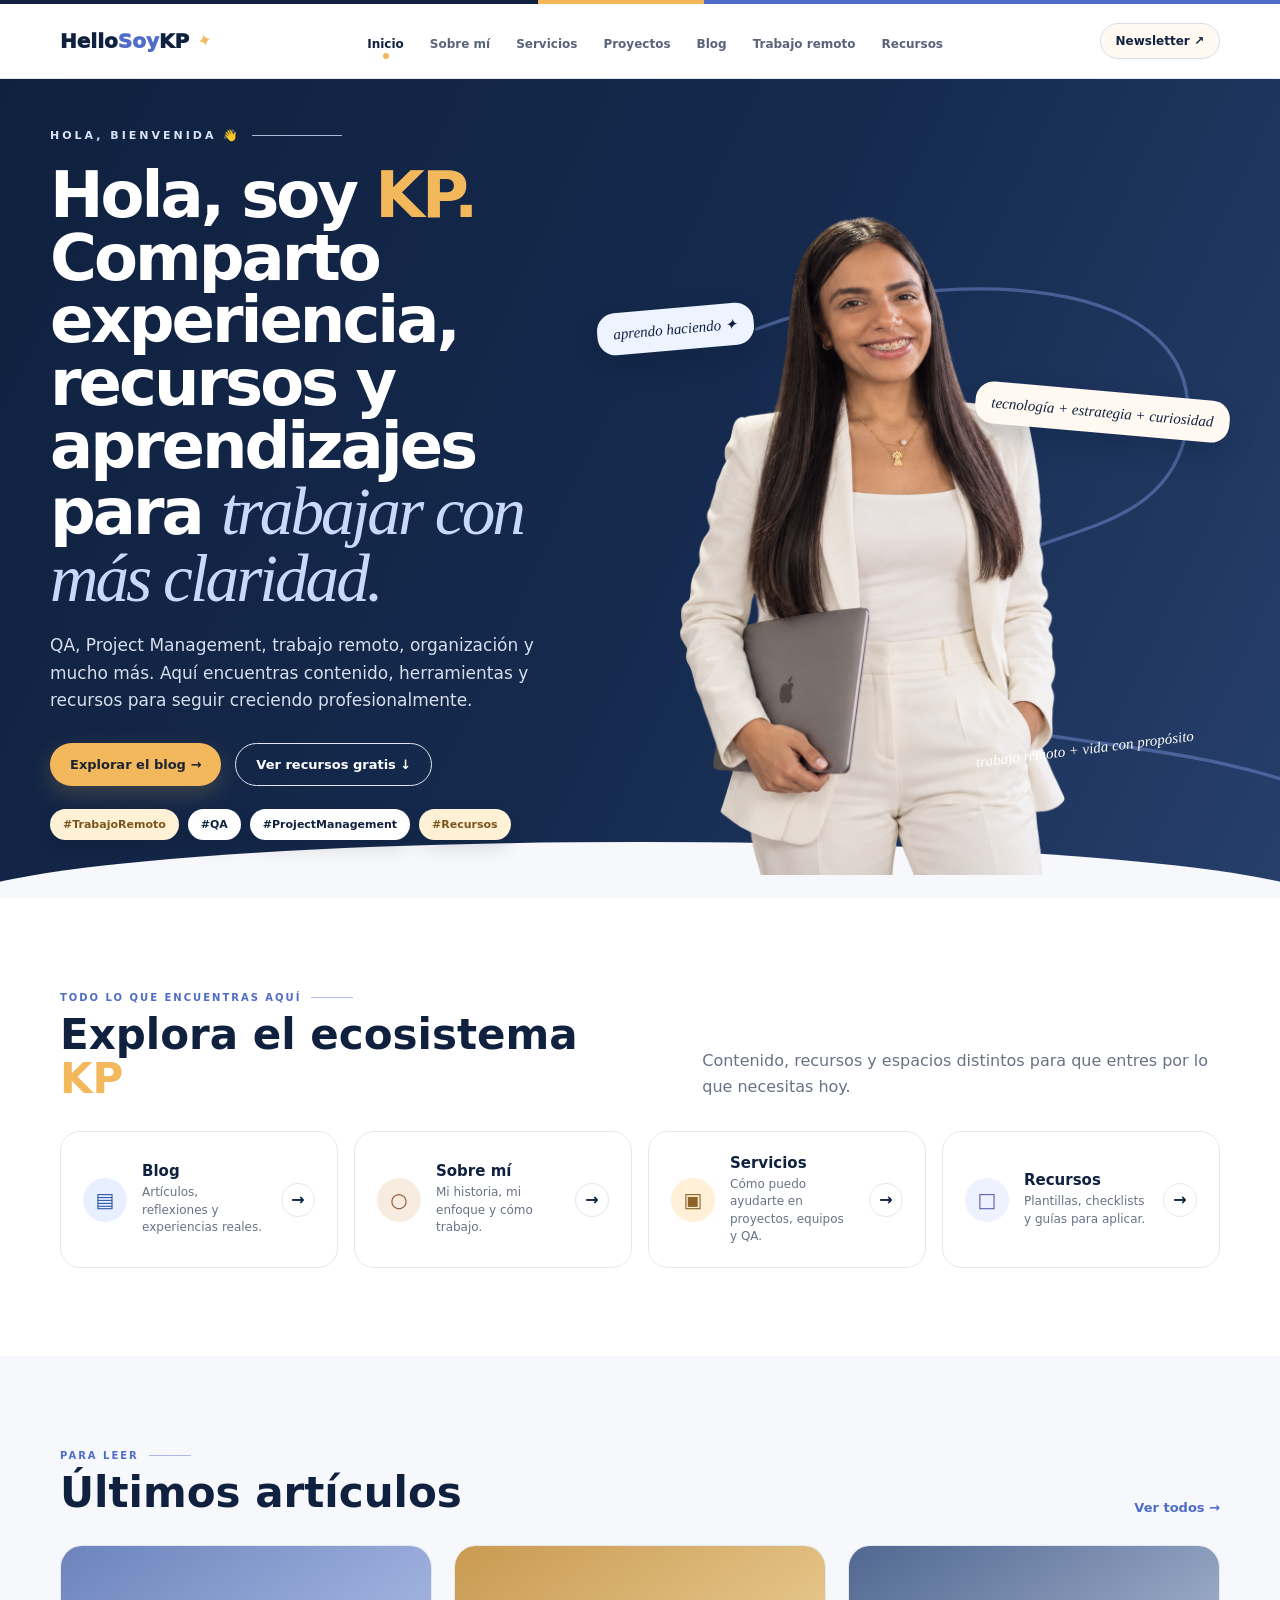
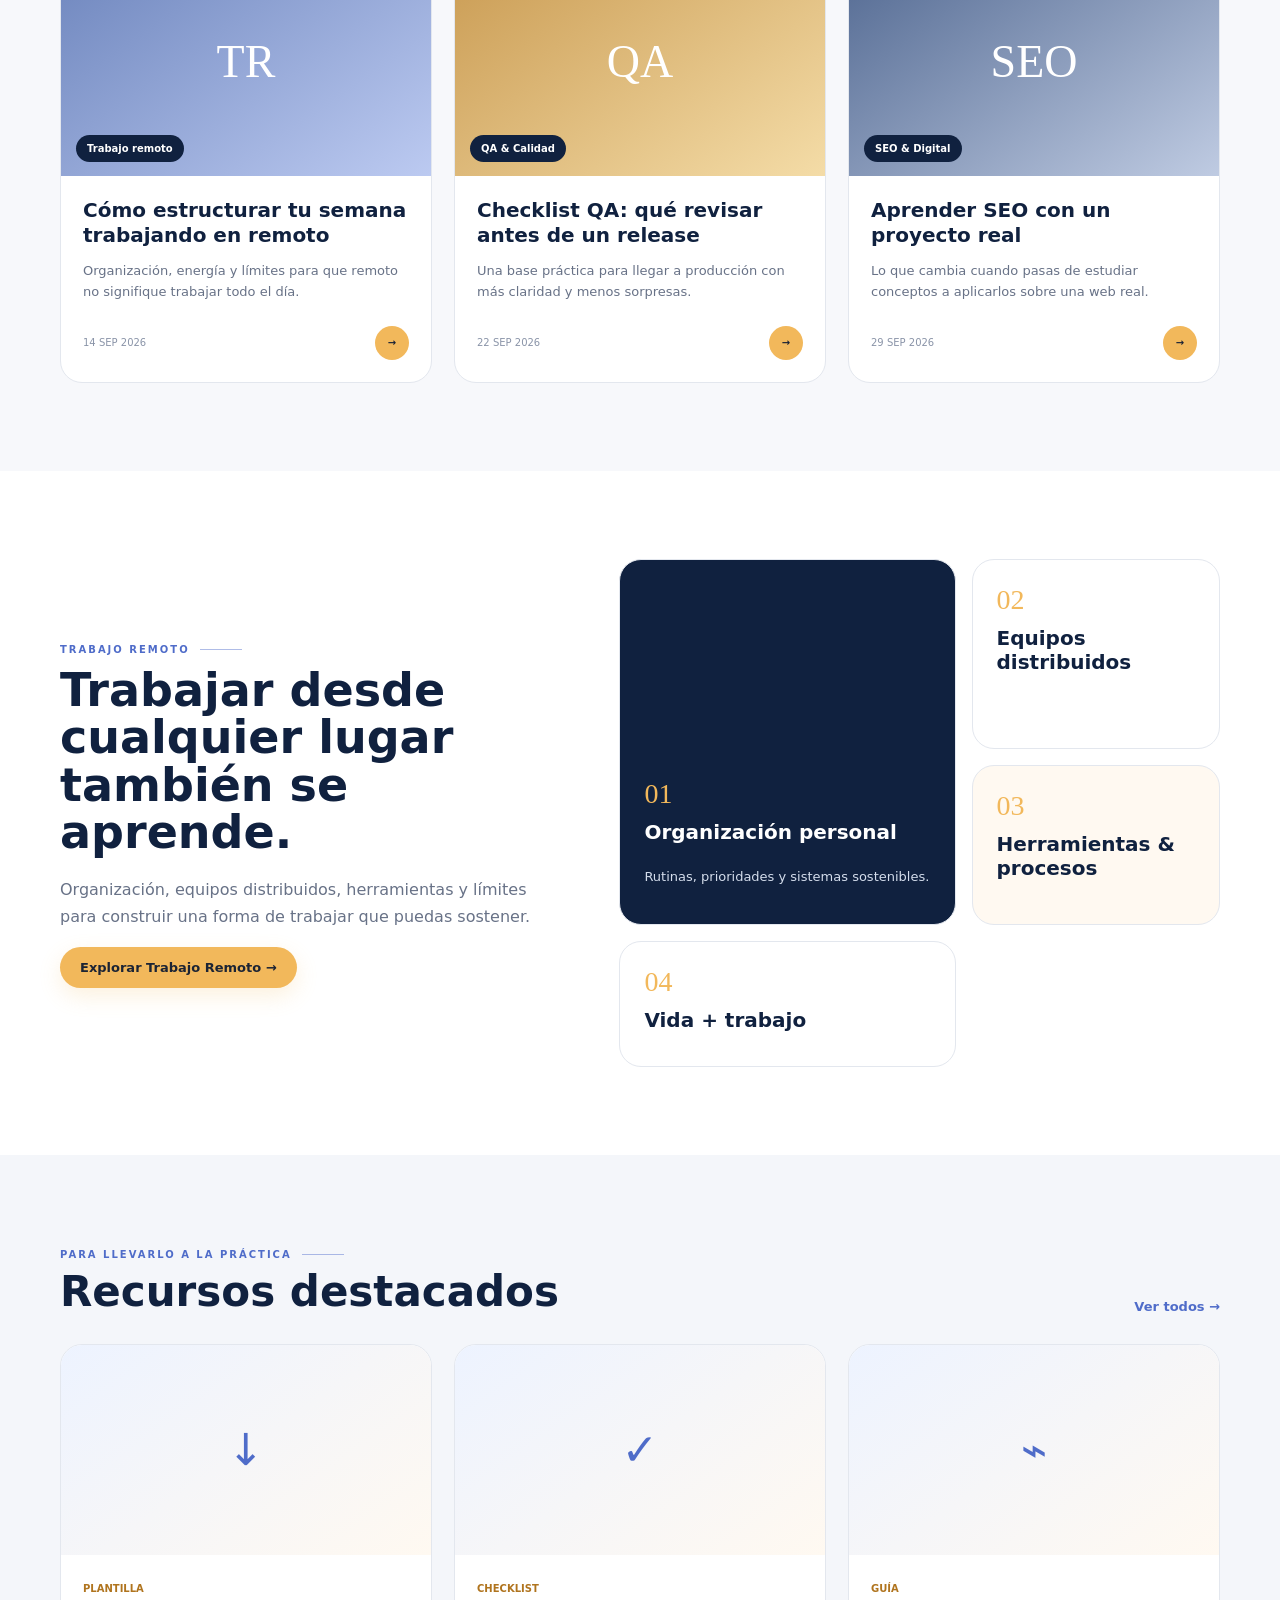
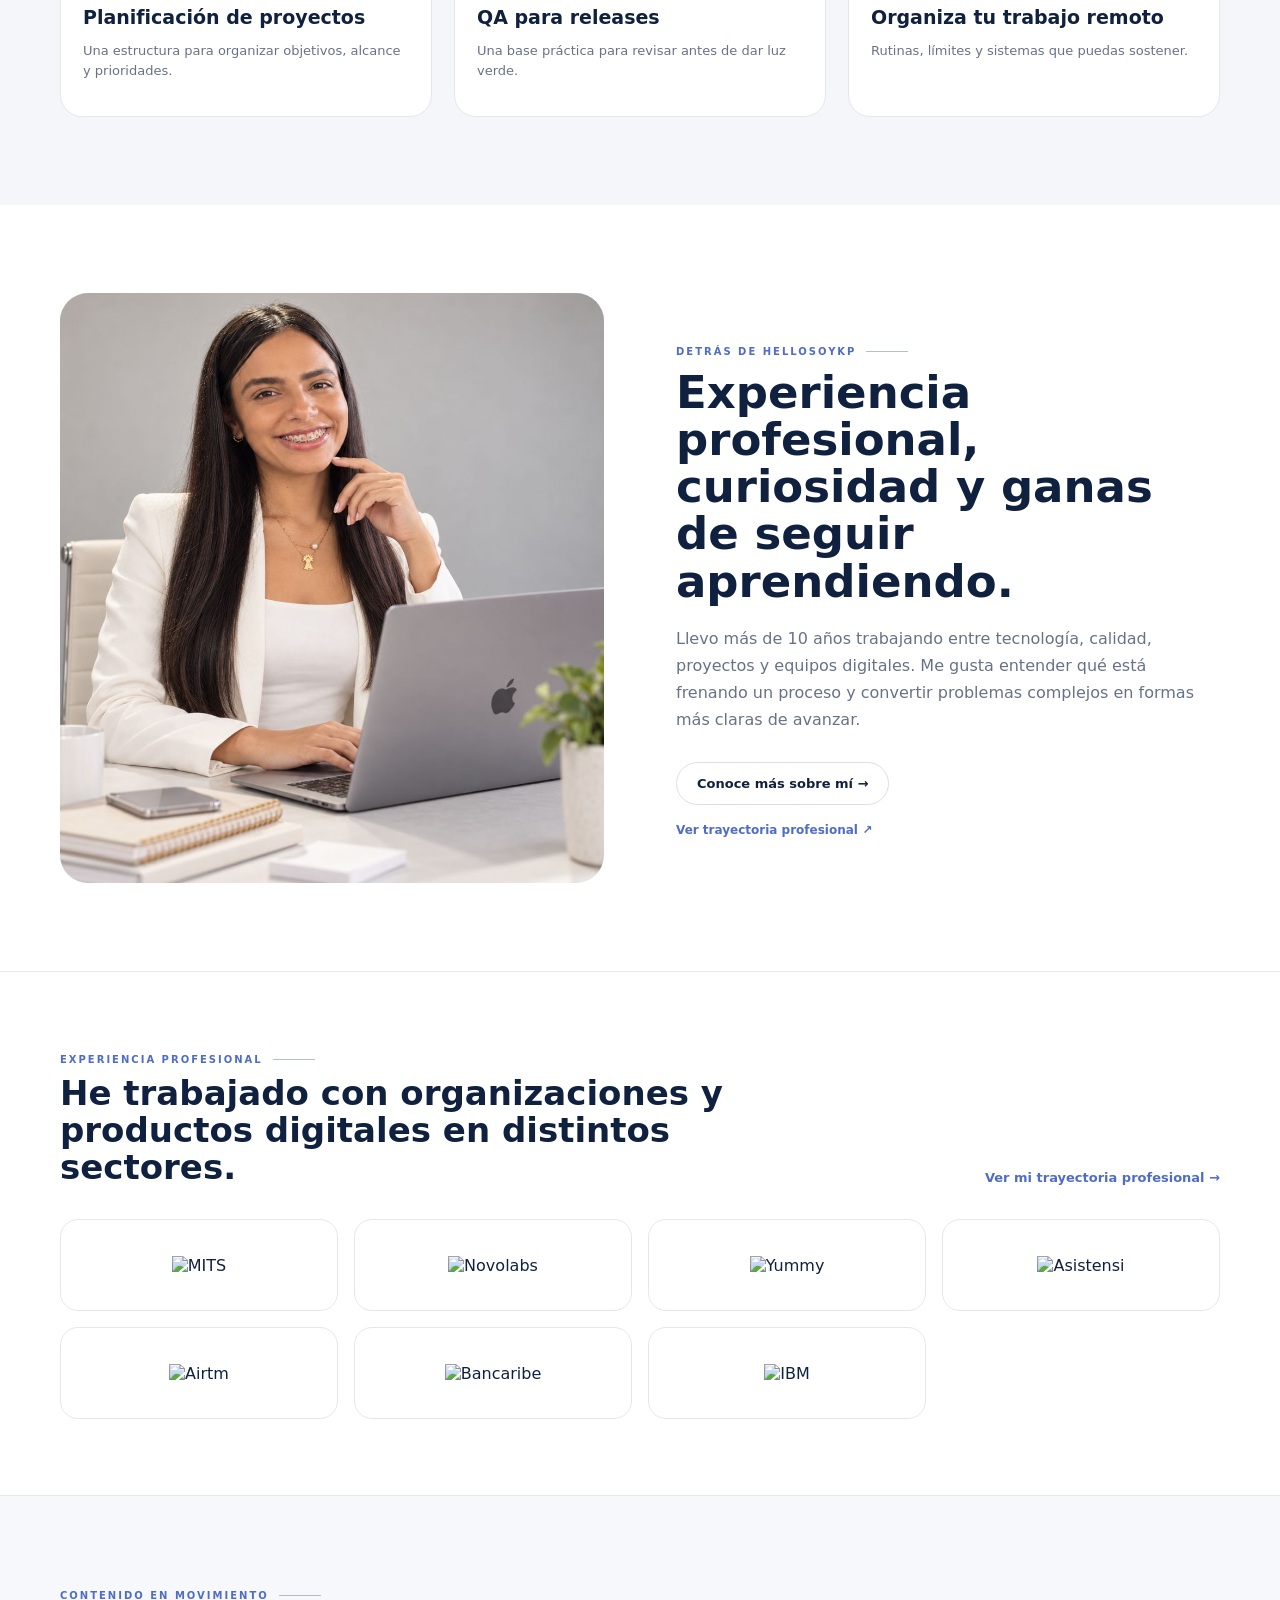
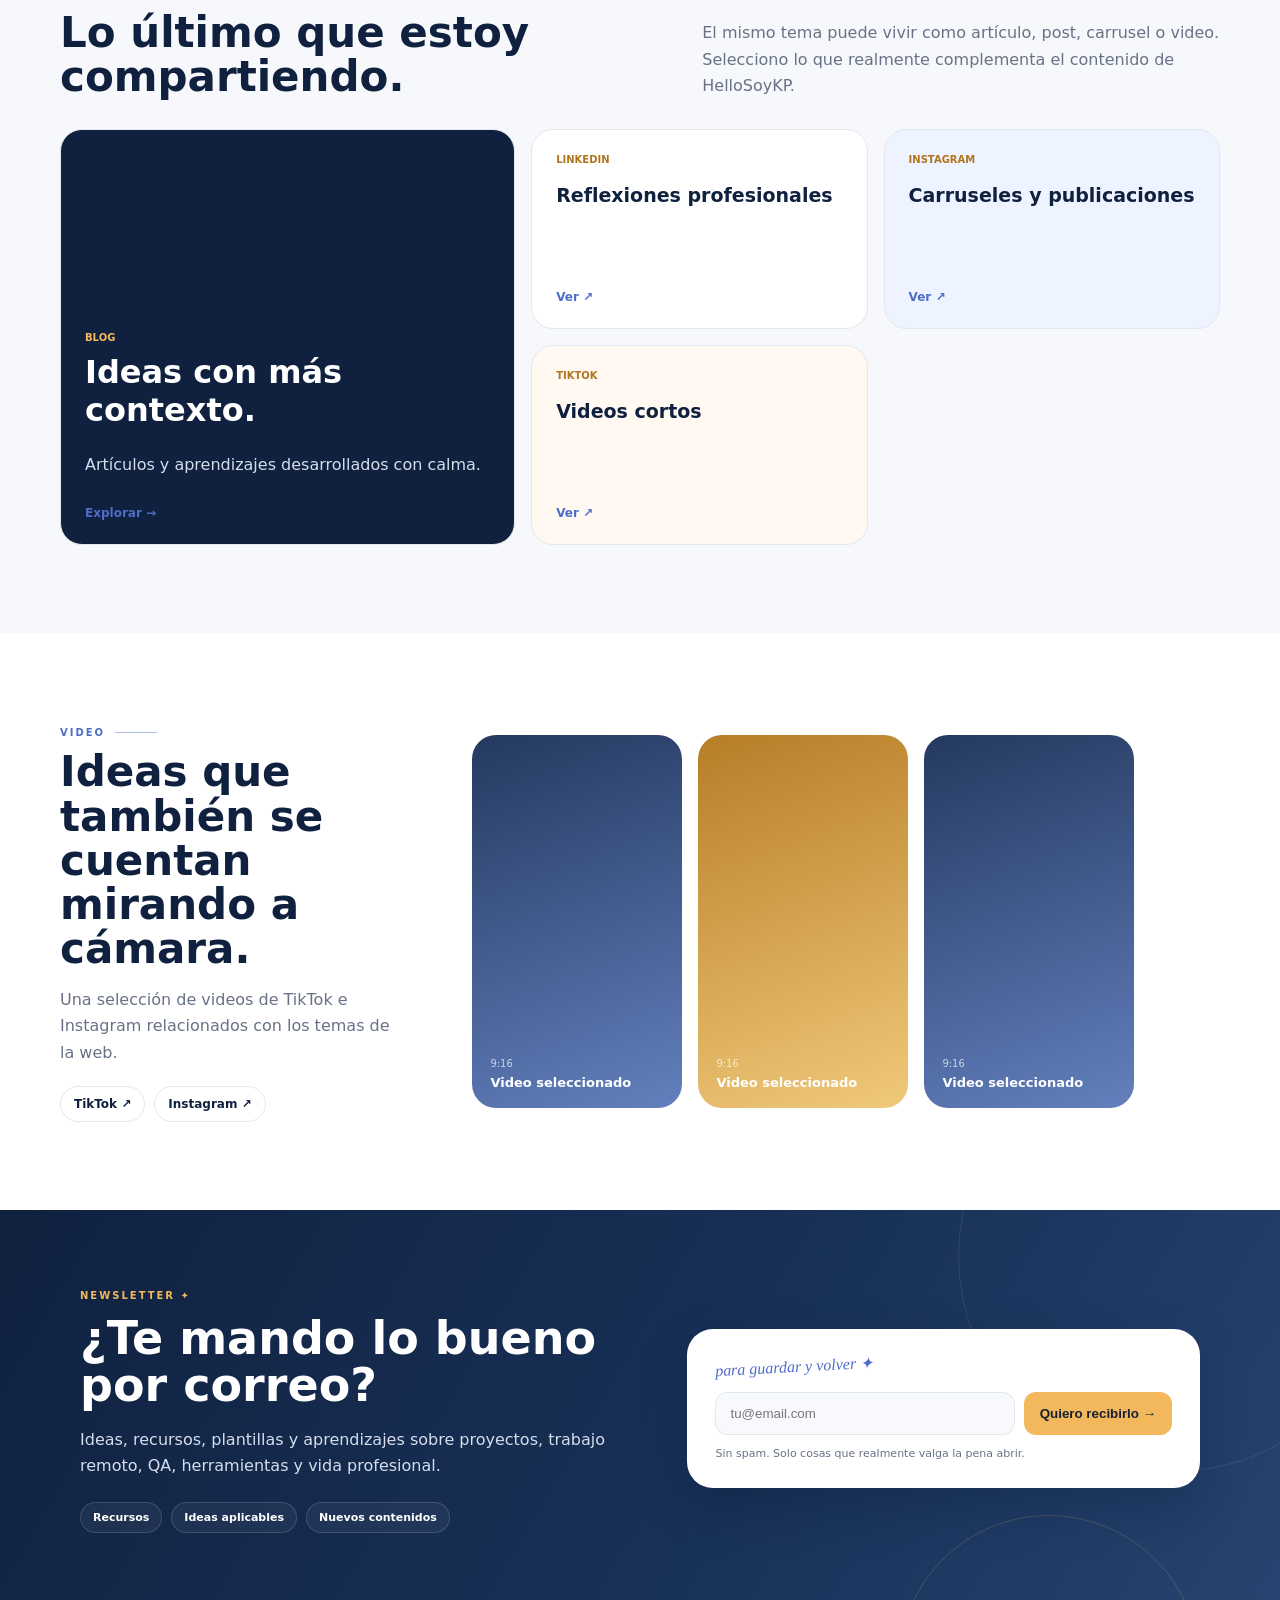
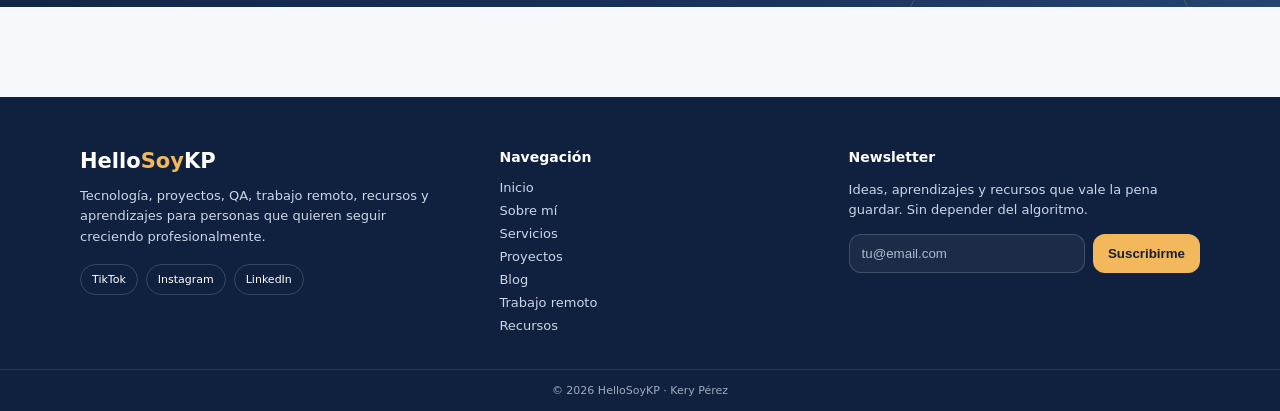
==== index.html @ 7b509508 "Publica versión inicial de HelloSoyKP" ====
<!doctype html>
<html lang="es">
<head>
<meta charset="utf-8"><meta name="viewport" content="width=device-width,initial-scale=1">
<title>HelloSoyKP | Tecnología, proyectos, trabajo remoto y vida digital</title>
<link rel="canonical" href="https://kaph21.github.io/hellosoykp/"><meta property="og:title" content="HelloSoyKP | Tecnología, proyectos, trabajo remoto y vida digital"><meta property="og:description" content="Tecnología, proyectos, equipos, trabajo remoto, calidad y aprendizaje digital con Kery Pérez."><meta property="og:url" content="https://kaph21.github.io/hellosoykp/"><meta property="og:type" content="website">
<script type="application/ld+json">{"@context": "https://schema.org", "@type": "Person", "name": "Kery Pérez", "url": "https://kaph21.github.io/hellosoykp/", "sameAs": ["https://www.linkedin.com/in/kandreinaperez/", "https://www.instagram.com/hellosoykp", "https://www.tiktok.com/@hellosoykp"], "knowsAbout": ["Tecnología", "QA y calidad", "Gestión de proyectos", "Trabajo remoto", "SEO y optimización digital"]}</script>
<link rel="stylesheet" href="assets/css/global.css">
<link rel="stylesheet" href="assets/css/home.css">
</head>
<body>
<header class="site-header"><div class="header-inner">
<a class="brand" href="index.html"><span>Hello<span class="soy">Soy</span>KP</span><span class="brand-mark">✦</span></a>
<nav class="site-nav"><a class="active" href="index.html">Inicio</a><a class="" href="sobre-mi/index.html">Sobre mí</a><a class="" href="servicios/index.html">Servicios</a><a class="" href="proyectos/index.html">Proyectos</a><a class="" href="blog/index.html">Blog</a><a class="" href="trabajo-remoto/index.html">Trabajo remoto</a><a class="" href="recursos/index.html">Recursos</a></nav>
<a class="header-cta" href="index.html#newsletter">Newsletter ↗</a>
</div></header>


<main>
<section class="home-hero">
  <div class="home-hero-inner">
    <div class="home-hero-copy">
      <span class="hero-kicker">Hola, bienvenida 👋</span>
      <h1>Hola, soy <strong>KP.</strong><br>Comparto experiencia, recursos y aprendizajes para <em>trabajar con más claridad.</em></h1>
      <p>QA, Project Management, trabajo remoto, organización y mucho más. Aquí encuentras contenido, herramientas y recursos para seguir creciendo profesionalmente.</p>
      <div class="hero-actions">
        <a class="btn primary" href="blog/index.html">Explorar el blog →</a>
        <a class="btn hero-outline" href="recursos/index.html">Ver recursos gratis ↓</a>
      </div>
      <div class="hero-tags">
        <span>#TrabajoRemoto</span><span>#QA</span><span>#ProjectManagement</span><span>#Recursos</span>
      </div>
    </div>
    <div class="home-hero-photo">
      <img src="assets/images/kery-hero-transparent.png" alt="Kery Pérez">
      <span class="hero-note n1">aprendo haciendo ✦</span>
      <span class="hero-note n2">tecnología + estrategia + curiosidad</span>
      <span class="hero-note n3">trabajo remoto + vida con propósito</span>
      <svg class="hero-path" viewBox="0 0 520 500" aria-hidden="true"><path d="M10 80 C170 20, 420 25, 390 175 C360 300, 160 230, 170 390 C180 455, 360 430, 510 490" fill="none" stroke="currentColor" stroke-width="3"/></svg>
    </div>
  </div>
  <div class="hero-curve"></div>
</section>

<section class="section section-white ecosystem">
  <div class="wrap">
    <div class="section-head split">
      <div><span class="eyebrow">Todo lo que encuentras aquí</span><h2>Explora el ecosistema <span>KP</span></h2></div>
      <p>Contenido, recursos y espacios distintos para que entres por lo que necesitas hoy.</p>
    </div>
    <div class="ecosystem-grid">
      <a class="eco-card" href="blog/index.html"><div class="eco-icon blue">▤</div><div><h3>Blog</h3><p>Artículos, reflexiones y experiencias reales.</p></div><b>→</b></a>
      <a class="eco-card" href="sobre-mi/index.html"><div class="eco-icon sand">○</div><div><h3>Sobre mí</h3><p>Mi historia, mi enfoque y cómo trabajo.</p></div><b>→</b></a>
      <a class="eco-card" href="servicios/index.html"><div class="eco-icon gold">▣</div><div><h3>Servicios</h3><p>Cómo puedo ayudarte en proyectos, equipos y QA.</p></div><b>→</b></a>
      <a class="eco-card" href="recursos/index.html"><div class="eco-icon sky">□</div><div><h3>Recursos</h3><p>Plantillas, checklists y guías para aplicar.</p></div><b>→</b></a>
    </div>
  </div>
</section>

<section class="section latest">
  <div class="wrap">
    <div class="section-head row"><div><span class="eyebrow">Para leer</span><h2>Últimos artículos</h2></div><a href="blog/index.html">Ver todos →</a></div>
    <div class="content-grid">
      <a class="content-card" href="blog/index.html">
        <div class="content-image remote"><span>TR</span><small>Trabajo remoto</small></div>
        <div class="content-body"><h3>Cómo estructurar tu semana trabajando en remoto</h3><p>Organización, energía y límites para que remoto no signifique trabajar todo el día.</p><div class="content-meta"><span>14 SEP 2026</span><b>→</b></div></div>
      </a>
      <a class="content-card" href="blog/index.html">
        <div class="content-image qa"><span>QA</span><small>QA & Calidad</small></div>
        <div class="content-body"><h3>Checklist QA: qué revisar antes de un release</h3><p>Una base práctica para llegar a producción con más claridad y menos sorpresas.</p><div class="content-meta"><span>22 SEP 2026</span><b>→</b></div></div>
      </a>
      <a class="content-card" href="blog/index.html">
        <div class="content-image seo"><span>SEO</span><small>SEO & Digital</small></div>
        <div class="content-body"><h3>Aprender SEO con un proyecto real</h3><p>Lo que cambia cuando pasas de estudiar conceptos a aplicarlos sobre una web real.</p><div class="content-meta"><span>29 SEP 2026</span><b>→</b></div></div>
      </a>
    </div>
  </div>
</section>

<section class="section section-white remote-section">
  <div class="wrap remote-layout">
    <div class="remote-copy">
      <span class="eyebrow">Trabajo remoto</span>
      <h2>Trabajar desde cualquier lugar también se aprende.</h2>
      <p>Organización, equipos distribuidos, herramientas y límites para construir una forma de trabajar que puedas sostener.</p>
      <a class="btn primary" href="trabajo-remoto/index.html">Explorar Trabajo Remoto →</a>
    </div>
    <div class="remote-grid">
      <div class="remote-tile dark"><span>01</span><h3>Organización personal</h3><p>Rutinas, prioridades y sistemas sostenibles.</p></div>
      <div class="remote-tile"><span>02</span><h3>Equipos distribuidos</h3></div>
      <div class="remote-tile cream"><span>03</span><h3>Herramientas & procesos</h3></div>
      <div class="remote-tile"><span>04</span><h3>Vida + trabajo</h3></div>
    </div>
  </div>
</section>

<section class="section resources">
  <div class="wrap">
    <div class="section-head row"><div><span class="eyebrow">Para llevarlo a la práctica</span><h2>Recursos destacados</h2></div><a href="recursos/index.html">Ver todos →</a></div>
    <div class="content-grid">
      <article class="resource-card"><div class="resource-image">↓</div><div class="resource-body"><small>PLANTILLA</small><h3>Planificación de proyectos</h3><p>Una estructura para organizar objetivos, alcance y prioridades.</p></div></article>
      <article class="resource-card"><div class="resource-image">✓</div><div class="resource-body"><small>CHECKLIST</small><h3>QA para releases</h3><p>Una base práctica para revisar antes de dar luz verde.</p></div></article>
      <article class="resource-card"><div class="resource-image">⌁</div><div class="resource-body"><small>GUÍA</small><h3>Organiza tu trabajo remoto</h3><p>Rutinas, límites y sistemas que puedas sostener.</p></div></article>
    </div>
  </div>
</section>

<section class="section section-white about-compact">
  <div class="wrap about-layout">
    <div class="about-image"><img src="assets/images/kery-escritorio.jpg" alt="Kery Pérez trabajando frente a una laptop"></div>
    <div class="about-copy">
      <span class="eyebrow">Detrás de HelloSoyKP</span>
      <h2>Experiencia profesional, curiosidad y ganas de seguir aprendiendo.</h2>
      <p>Llevo más de 10 años trabajando entre tecnología, calidad, proyectos y equipos digitales. Me gusta entender qué está frenando un proceso y convertir problemas complejos en formas más claras de avanzar.</p>
      <a class="btn secondary" href="sobre-mi/index.html">Conoce más sobre mí →</a>
      <a class="portfolio-link" href="https://kaph21.github.io/portafolio/" target="_blank">Ver trayectoria profesional ↗</a>
    </div>
  </div>
</section>


<section class="company-strip">
  <div class="wrap">
    <div class="company-head">
      <div>
        <span class="eyebrow">Experiencia profesional</span>
        <h2>He trabajado con organizaciones y productos digitales en distintos sectores.</h2>
      </div>
      <a href="https://kaph21.github.io/portafolio/" target="_blank" rel="noopener">Ver mi trayectoria profesional →</a>
    </div>

    <div class="company-logos">
      <a href="https://kaph21.github.io/portafolio/" target="_blank" rel="noopener"><img src="https://raw.githubusercontent.com/kaph21/portafolio/main/assets/logos/mits.png" alt="MITS"></a>
      <a href="https://kaph21.github.io/portafolio/" target="_blank" rel="noopener"><img src="https://raw.githubusercontent.com/kaph21/portafolio/main/assets/logos/novolabs.png" alt="Novolabs"></a>
      <a href="https://kaph21.github.io/portafolio/" target="_blank" rel="noopener"><img src="https://raw.githubusercontent.com/kaph21/portafolio/main/assets/logos/yummy.png" alt="Yummy"></a>
      <a href="https://kaph21.github.io/portafolio/" target="_blank" rel="noopener"><img src="https://raw.githubusercontent.com/kaph21/portafolio/main/assets/logos/asistensi.png" alt="Asistensi"></a>
      <a href="https://kaph21.github.io/portafolio/" target="_blank" rel="noopener"><img src="https://raw.githubusercontent.com/kaph21/portafolio/main/assets/logos/airtm.png" alt="Airtm"></a>
      <a href="https://kaph21.github.io/portafolio/" target="_blank" rel="noopener"><img src="https://raw.githubusercontent.com/kaph21/portafolio/main/assets/logos/bancaribe.png" alt="Bancaribe"></a>
      <a href="https://kaph21.github.io/portafolio/" target="_blank" rel="noopener"><img src="https://raw.githubusercontent.com/kaph21/portafolio/main/assets/logos/ibm.png" alt="IBM"></a>
    </div>
  </div>
</section>
<section class="section sharing">
  <div class="wrap">
    <div class="section-head split">
      <div><span class="eyebrow">Contenido en movimiento</span><h2>Lo último que estoy compartiendo.</h2></div>
      <p>El mismo tema puede vivir como artículo, post, carrusel o video. Selecciono lo que realmente complementa el contenido de HelloSoyKP.</p>
    </div>
    <div class="sharing-grid">
      <a class="share-card main" href="blog/index.html"><small>BLOG</small><h3>Ideas con más contexto.</h3><p>Artículos y aprendizajes desarrollados con calma.</p><strong>Explorar →</strong></a>
      <a class="share-card" href="https://www.linkedin.com/in/kandreinaperez/" target="_blank"><small>LINKEDIN</small><h3>Reflexiones profesionales</h3><strong>Ver ↗</strong></a>
      <a class="share-card sky" href="https://www.instagram.com/hellosoykp" target="_blank"><small>INSTAGRAM</small><h3>Carruseles y publicaciones</h3><strong>Ver ↗</strong></a>
      <a class="share-card cream" href="https://www.tiktok.com/@hellosoykp" target="_blank"><small>TIKTOK</small><h3>Videos cortos</h3><strong>Ver ↗</strong></a>
    </div>
  </div>
</section>

<section class="section section-white videos">
  <div class="wrap video-layout">
    <div class="video-copy">
      <span class="eyebrow">Video</span>
      <h2>Ideas que también se cuentan mirando a cámara.</h2>
      <p>Una selección de videos de TikTok e Instagram relacionados con los temas de la web.</p>
      <div class="video-actions"><a href="https://www.tiktok.com/@hellosoykp" target="_blank">TikTok ↗</a><a href="https://www.instagram.com/hellosoykp" target="_blank">Instagram ↗</a></div>
    </div>
    <div class="video-row">
      <div class="video-placeholder"><span>9:16</span><strong>Video seleccionado</strong></div>
      <div class="video-placeholder alt"><span>9:16</span><strong>Video seleccionado</strong></div>
      <div class="video-placeholder"><span>9:16</span><strong>Video seleccionado</strong></div>
    </div>
  </div>
</section>


<section class="newsletter-strong" id="newsletter">
  <div class="newsletter-shell">
    <div class="newsletter-copy">
      <span class="newsletter-kicker">NEWSLETTER ✦</span>
      <h2>¿Te mando lo bueno por correo?</h2>
      <p>Ideas, recursos, plantillas y aprendizajes sobre proyectos, trabajo remoto, QA, herramientas y vida profesional.</p>
      <div class="newsletter-benefits">
        <span>Recursos</span><span>Ideas aplicables</span><span>Nuevos contenidos</span>
      </div>
    </div>
    <div class="newsletter-signup">
      <span class="hand-note">para guardar y volver ✦</span>
      <div class="newsletter-form">
        <input type="email" placeholder="tu@email.com" aria-label="Tu correo electrónico">
        <button type="button">Quiero recibirlo →</button>
      </div>
      <small>Sin spam. Solo cosas que realmente valga la pena abrir.</small>
    </div>
  </div>
</section>
</main>
<footer class="footer-shell">
<div class="footer-grid">
<div class="footer-brand"><strong>Hello<span>Soy</span>KP</strong>
<p>Tecnología, proyectos, QA, trabajo remoto, recursos y aprendizajes para personas que quieren seguir creciendo profesionalmente.</p>
<div class="footer-social"><a href="https://www.tiktok.com/@hellosoykp" target="_blank">TikTok</a><a href="https://www.instagram.com/hellosoykp" target="_blank">Instagram</a><a href="https://www.linkedin.com/in/kandreinaperez/" target="_blank">LinkedIn</a></div></div>
<div><h3>Navegación</h3><div class="footer-nav">
<a href="index.html">Inicio</a><a href="sobre-mi/index.html">Sobre mí</a><a href="servicios/index.html">Servicios</a><a href="proyectos/index.html">Proyectos</a><a href="blog/index.html">Blog</a><a href="trabajo-remoto/index.html">Trabajo remoto</a><a href="recursos/index.html">Recursos</a>
</div></div>
<div class="footer-news"><h3>Newsletter</h3><p>Ideas, aprendizajes y recursos que vale la pena guardar. Sin depender del algoritmo.</p>
<div class="footer-form"><input type="email" placeholder="tu@email.com"><button type="button">Suscribirme</button></div></div>
</div><div class="footer-bottom">© 2026 HelloSoyKP · Kery Pérez</div>
</footer>
</body></html>
---- assets/css/global.css ----
:root{
  --bg:#F7F8FB;
  --paper:#FFFFFF;
  --ink:#10213F;
  --ink-2:#243858;
  --muted:#687287;
  --line:#E3E7EE;
  --navy:#10213F;
  --navy-2:#1B3157;
  --blue:#4F6CC9;
  --sky:#C9D8FF;
  --sky-soft:#EDF3FF;
  --cream:#FFF9F1;
  --sand:#F5E5D1;
  --gold:#F2B85B;
  --gold-soft:#FFF1D6;
}
*{box-sizing:border-box}
html{scroll-behavior:smooth}
body{
  margin:0;background:var(--bg);color:var(--ink);
  font-family:Inter,ui-sans-serif,system-ui,-apple-system,BlinkMacSystemFont,"Segoe UI",sans-serif;
  -webkit-font-smoothing:antialiased;
}
a{text-decoration:none;color:inherit}
.wrap{width:min(1160px,calc(100% - 48px));margin:auto}
.eyebrow{
  display:inline-flex;align-items:center;gap:10px;
  font-size:10px;font-weight:900;letter-spacing:2px;text-transform:uppercase;color:var(--blue)
}
.eyebrow:after{content:"";width:42px;height:1px;background:currentColor;opacity:.45}
.btn{
  display:inline-flex;align-items:center;justify-content:center;gap:9px;
  padding:13px 20px;border-radius:999px;font-weight:850;font-size:13px;
  transition:transform .18s ease,box-shadow .18s ease
}
.btn:hover{transform:translateY(-2px)}
.btn.primary{background:var(--gold);color:#1C2434;box-shadow:0 8px 22px rgba(242,184,91,.2)}
.btn.secondary{border:1px solid #D8DFEA;background:#fff;color:var(--ink)}
.txtlink{font-weight:850;color:var(--blue)}

/* HEADER — identidad propia, no pill flotante */
.site-header{
  background:#fff;border-bottom:1px solid var(--line);position:relative;z-index:20
}
.site-header:before{
  content:"";position:absolute;top:0;left:0;right:0;height:4px;
  background:linear-gradient(90deg,var(--navy) 0 42%,var(--gold) 42% 55%,var(--blue) 55% 100%)
}
.header-inner{
  width:min(1160px,calc(100% - 48px));margin:auto;min-height:78px;
  display:grid;grid-template-columns:auto 1fr auto;align-items:center;gap:34px;padding-top:4px
}
.brand{display:flex;align-items:center;gap:9px;font-size:20px;font-weight:950;color:var(--navy)}
.brand .soy{color:var(--blue)}
.brand-mark{color:var(--gold);font-size:15px;transform:rotate(-14deg)}
.site-nav{display:flex;justify-content:center;gap:26px;align-items:center}
.site-nav a{font-size:12px;font-weight:700;color:#59647A;position:relative;padding:29px 0 24px}
.site-nav a:hover,.site-nav a.active{color:var(--navy)}
.site-nav a.active:after{
  content:"";position:absolute;left:50%;bottom:16px;transform:translateX(-50%);
  width:6px;height:6px;border-radius:50%;background:var(--gold)
}
.header-cta{
  border:1px solid #D8DFEA;border-radius:999px;padding:10px 15px;
  font-size:12px;font-weight:850;color:var(--navy);background:var(--cream)
}

/* FOOTER */
.footer-shell{margin-top:90px;background:var(--navy);color:#fff}
.footer-grid{
  width:min(1120px,92%);margin:auto;padding:52px 0 36px;
  display:grid;grid-template-columns:1fr .8fr 1fr;gap:68px
}
.footer-grid h3{margin:0 0 15px;font-size:14px;color:#fff}
.footer-brand strong{font-size:21px}.footer-brand strong span{color:var(--gold)}
.footer-brand p,.footer-news p{font-size:13px;line-height:1.6;color:#CDD6E6}
.footer-nav{display:grid;gap:8px}.footer-nav a{font-size:13px;color:#CDD6E6}
.footer-nav a:hover{color:#fff}
.footer-social{display:flex;gap:8px;flex-wrap:wrap;margin-top:16px}
.footer-social a{border:1px solid #ffffff2b;border-radius:999px;padding:8px 11px;font-size:11px;color:#fff}
.footer-form{display:flex;gap:8px;margin-top:13px}
.footer-form input{flex:1;min-width:0;border:1px solid #ffffff2b;background:#ffffff0d;color:#fff;border-radius:12px;padding:11px 12px}
.footer-form input::placeholder{color:#AEB9CC}
.footer-form button{border:0;border-radius:12px;background:var(--gold);color:#172033;padding:11px 15px;font-weight:850}
.footer-bottom{border-top:1px solid #ffffff18;text-align:center;padding:14px 20px;color:#9FABBF;font-size:11px}

/* reusable decorative chips */
.brand-chip{
  display:inline-flex;align-items:center;padding:8px 12px;border-radius:999px;
  background:#fff;border:1px solid var(--line);font-size:11px;font-weight:800;color:var(--ink)
}
.brand-chip.gold{background:var(--gold-soft);border-color:#F4D49D}
.brand-chip.sky{background:var(--sky-soft);border-color:#D6E1FF}

@media(max-width:960px){
  .header-inner{grid-template-columns:1fr auto}
  .site-nav{grid-column:1/-1;justify-content:flex-start;overflow:auto;gap:18px;border-top:1px solid var(--line)}
  .site-nav a{padding:13px 0 15px;white-space:nowrap}
  .site-nav a.active:after{bottom:6px}
}
@media(max-width:760px){
  .wrap,.header-inner{width:min(94%,680px)}
  .header-cta{display:none}
  .footer-grid{grid-template-columns:1fr;gap:28px}
}
---- assets/css/home.css ----
.section{padding:88px 0}.section-white{background:#fff}.section-head{margin-bottom:30px}.section-head.split{display:grid;grid-template-columns:1.05fr .95fr;gap:70px;align-items:end}.section-head.row{display:flex;justify-content:space-between;align-items:end}.section-head h2{font-size:42px;line-height:1.05;margin:8px 0 0}.section-head h2 span{color:var(--gold)}.section-head p{color:var(--muted);line-height:1.65;margin:0}.section-head>a{color:var(--blue);font-size:13px;font-weight:850}

.home-hero{position:relative;background:linear-gradient(115deg,#10213F 0%,#152A4E 54%,#263F6B 100%);color:#fff;overflow:hidden}
.home-hero-inner{width:min(1180px,calc(100% - 48px));margin:auto;min-height:720px;display:grid;grid-template-columns:.9fr 1.1fr;gap:18px;align-items:center;padding:50px 0 24px}
.home-hero-copy{position:relative;z-index:4;padding-bottom:34px}.hero-kicker{display:flex;align-items:center;gap:12px;font-size:11px;font-weight:850;letter-spacing:3px;text-transform:uppercase;color:#D9E2F5}.hero-kicker:after{content:"";width:90px;height:1px;background:#AAB8D3}
.home-hero-copy h1{font-size:clamp(48px,5vw,67px);line-height:.98;letter-spacing:-3px;margin:22px 0 20px;max-width:645px}.home-hero-copy h1 strong{color:var(--gold)}.home-hero-copy h1 em{font:400 italic 1.05em/1 Georgia,serif;color:var(--sky)}.home-hero-copy p{max-width:610px;font-size:17px;line-height:1.62;color:#D6DEEC}
.hero-actions{display:flex;gap:14px;flex-wrap:wrap;margin-top:28px}.btn.hero-outline{border:1px solid #E0E7F1;color:#fff;background:transparent}.hero-tags{display:flex;gap:9px;flex-wrap:wrap;margin-top:23px;position:relative;z-index:8}.hero-tags span{padding:9px 13px;border-radius:999px;background:#fff;color:var(--navy);font-size:11px;font-weight:850;box-shadow:0 8px 20px rgba(0,0,0,.12)}.hero-tags span:first-child,.hero-tags span:last-child{background:var(--gold-soft);color:#7A541A}
.home-hero-photo{position:relative;height:690px;align-self:end}.home-hero-photo img{position:absolute;z-index:3;bottom:-1px;left:52%;transform:translateX(-50%);height:685px;width:auto;max-width:none;object-fit:contain}.hero-note{position:absolute;z-index:5;border-radius:18px;padding:12px 16px;box-shadow:0 12px 28px rgba(5,17,38,.18);font:italic 15px/1.2 Georgia,serif}.n1{left:1%;top:18%;background:var(--sky-soft);color:var(--navy);transform:rotate(-5deg)}.n2{right:0;top:30%;background:var(--cream);color:var(--navy);transform:rotate(5deg)}.n3{right:3%;bottom:15%;color:#fff;box-shadow:none;text-align:center;transform:rotate(-7deg)}.hero-path{position:absolute;right:-16%;top:6%;width:92%;height:86%;z-index:1;color:#6D85C7;opacity:.55}.hero-curve{position:absolute;left:-4%;right:-4%;bottom:-60px;height:116px;background:var(--bg);border-radius:50% 50% 0 0/55% 55% 0 0;z-index:2}

.ecosystem-grid{display:grid;grid-template-columns:repeat(4,1fr);gap:16px}.eco-card{border:1px solid var(--line);border-radius:20px;padding:22px;display:grid;grid-template-columns:auto 1fr auto;gap:15px;align-items:center;background:#fff}.eco-icon{width:44px;height:44px;border-radius:50%;display:grid;place-items:center;font-style:normal;font-size:20px}.eco-icon.blue{background:#E8F0FF;color:#3159A9}.eco-icon.sand{background:#F8ECE1;color:#925D39}.eco-icon.gold{background:#FFF0D7;color:#8D6226}.eco-icon.sky{background:#EEF2FF;color:#5A61A7}.eco-card h3{margin:0 0 4px;font-size:15px}.eco-card p{margin:0;color:var(--muted);font-size:12px;line-height:1.45}.eco-card b{width:34px;height:34px;background:#fff;border:1px solid var(--line);border-radius:50%;display:grid;place-items:center}

.content-grid{display:grid;grid-template-columns:repeat(3,1fr);gap:22px}.content-card,.resource-card{background:#fff;border:1px solid var(--line);border-radius:22px;overflow:hidden}.content-image{height:230px;position:relative;display:grid;place-items:center;font:46px Georgia,serif;color:#fff}.content-image.remote{background:linear-gradient(145deg,#6C84BC,#BCCAF1)}.content-image.qa{background:linear-gradient(145deg,#C99A51,#F4DCA7)}.content-image.seo{background:linear-gradient(145deg,#506790,#BFCBE2)}.content-image small{position:absolute;left:15px;bottom:14px;background:var(--navy);padding:8px 11px;border-radius:999px;font:800 10px Inter,system-ui;color:#fff}.content-body{padding:22px}.content-body h3{font-size:20px;line-height:1.25;margin:0 0 12px}.content-body p{font-size:13px;color:var(--muted);line-height:1.55}.content-meta{display:flex;justify-content:space-between;align-items:center;color:#8A94A8;font-size:10px;margin-top:24px}.content-meta b{width:34px;height:34px;border-radius:50%;background:var(--gold);display:grid;place-items:center;color:#192236}

.remote-layout{display:grid;grid-template-columns:.9fr 1.1fr;gap:68px;align-items:center}.remote-copy h2{font-size:46px;line-height:1.03;margin:10px 0 20px}.remote-copy p{color:var(--muted);line-height:1.7}.remote-grid{display:grid;grid-template-columns:1.15fr .85fr;grid-template-rows:190px 160px;gap:16px}.remote-tile{background:#fff;border:1px solid var(--line);border-radius:22px;padding:24px}.remote-tile.dark{grid-row:1/3;background:var(--navy);color:#fff;display:flex;flex-direction:column;justify-content:flex-end}.remote-tile.cream{background:var(--cream)}.remote-tile span{color:var(--gold);font:28px Georgia,serif}.remote-tile h3{font-size:20px;margin:10px 0}.remote-tile p{color:#D4DDEC;font-size:13px;line-height:1.5}

.resources{background:#F4F6FA}.resource-image{height:210px;background:linear-gradient(145deg,var(--sky-soft),var(--cream));display:grid;place-items:center;font-size:44px;color:var(--blue)}.resource-body{padding:22px}.resource-body small{font-size:10px;font-weight:900;color:#B0741E}.resource-body h3{font-size:19px;margin:10px 0}.resource-body p{font-size:13px;color:var(--muted);line-height:1.55}

.about-layout{display:grid;grid-template-columns:1fr 1fr;gap:72px;align-items:center}.about-image{height:590px;border-radius:28px;overflow:hidden;background:var(--sky-soft)}.about-image img{width:100%;height:100%;object-fit:cover;object-position:center 20%}.about-copy h2{font-size:45px;line-height:1.05;margin:10px 0 20px}.about-copy p{color:var(--muted);line-height:1.7}.about-copy .btn{margin-top:12px}.portfolio-link{display:block;margin-top:18px;font-size:12px;color:var(--blue);font-weight:850}

.sharing-grid{display:grid;grid-template-columns:1.15fr .85fr .85fr;grid-template-rows:200px 200px;gap:16px}.share-card{border-radius:22px;padding:24px;border:1px solid var(--line);display:flex;flex-direction:column;background:#fff}.share-card.main{grid-row:1/3;background:var(--navy);color:#fff;justify-content:flex-end}.share-card.main small{color:var(--gold)}.share-card.main h3{font-size:32px;margin:10px 0}.share-card.main p{color:#D4DDEC}.share-card.main strong{margin-top:16px}.share-card.sky{background:var(--sky-soft)}.share-card.cream{background:var(--cream)}.share-card small{font-size:10px;font-weight:900;color:#B0741E}.share-card h3{font-size:19px}.share-card strong{margin-top:auto;color:var(--blue);font-size:12px}

.video-layout{display:grid;grid-template-columns:.8fr 1.2fr;gap:70px;align-items:center}.video-copy h2{font-size:42px;line-height:1.05;margin:10px 0}.video-copy p{color:var(--muted);line-height:1.65}.video-actions{display:flex;gap:9px;margin-top:20px}.video-actions a{padding:10px 13px;border-radius:999px;border:1px solid var(--line);background:#fff;font-size:12px;font-weight:850}.video-row{display:flex;gap:16px;justify-content:flex-end}.video-placeholder{width:210px;aspect-ratio:9/16;border-radius:24px;background:linear-gradient(160deg,#24395F,#6380BE);color:#fff;display:flex;flex-direction:column;justify-content:flex-end;padding:18px}.video-placeholder.alt{background:linear-gradient(160deg,#B77D27,#F0C97A)}.video-placeholder span{font-size:10px;opacity:.7}.video-placeholder strong{margin-top:6px;font-size:13px}

.newsletter{padding:56px 0;background:var(--gold-soft);border-block:1px solid #F2D89E}.newsletter-layout{display:grid;grid-template-columns:1fr auto;gap:40px;align-items:center}.newsletter-layout h2{font-size:34px;margin:8px 0}.newsletter-layout p{margin:0;color:var(--muted)}.newsletter-form{display:flex;gap:8px}.newsletter-form input{min-width:280px;padding:12px 13px;border:1px solid #E5CA91;border-radius:12px;background:#fff}.newsletter-form button{border:0;border-radius:12px;background:var(--navy);color:#fff;font-weight:850;padding:12px 17px}

@media(max-width:980px){.home-hero-inner,.section-head.split,.remote-layout,.about-layout,.video-layout{grid-template-columns:1fr}.home-hero-photo{height:560px}.home-hero-photo img{height:555px;left:50%}.ecosystem-grid{grid-template-columns:1fr 1fr}.sharing-grid{grid-template-columns:1fr 1fr;grid-template-rows:auto}.share-card.main{grid-row:auto}.video-row{justify-content:flex-start;overflow:auto}}
@media(max-width:760px){.home-hero-photo{height:455px}.home-hero-photo img{height:450px}.n2,.n3,.hero-path{display:none}.section{padding:70px 0}.section-head.row{display:block}.section-head.row>a{display:inline-block;margin-top:12px}.ecosystem-grid,.content-grid,.remote-grid,.about-layout,.sharing-grid,.newsletter-layout{grid-template-columns:1fr}.newsletter-form{display:grid}.newsletter-form input{min-width:0}.video-placeholder{min-width:190px}}


/* V30 — franja de empresas + newsletter con más fuerza visual */
.company-strip{
  padding:76px 0;
  background:#fff;
  border-block:1px solid var(--line);
}
.company-head{
  display:flex;
  justify-content:space-between;
  gap:50px;
  align-items:end;
  margin-bottom:34px;
}
.company-head h2{
  font-size:34px;
  line-height:1.08;
  max-width:760px;
  margin:8px 0 0;
}
.company-head>a{
  color:var(--blue);
  font-size:13px;
  font-weight:850;
  white-space:nowrap;
}
.company-logos{
  display:grid;
  grid-template-columns:repeat(4,1fr);
  gap:16px;
}
.company-logos a{
  min-height:92px;
  display:flex;
  align-items:center;
  justify-content:center;
  background:#fff;
  border:1px solid var(--line);
  border-radius:18px;
  padding:18px;
  transition:transform .18s ease, box-shadow .18s ease;
}
.company-logos a:hover{
  transform:translateY(-3px);
  box-shadow:0 12px 28px rgba(23,35,61,.06);
}
.company-logos img{
  max-width:82%;
  max-height:54px;
  object-fit:contain;
}

.newsletter-strong{
  background:linear-gradient(120deg,var(--navy) 0%,#183158 58%,#26446F 100%);
  color:#fff;
  padding:74px 0;
  position:relative;
  overflow:hidden;
}
.newsletter-strong:before{
  content:"";
  position:absolute;
  width:430px;
  height:430px;
  border-radius:50%;
  right:-110px;
  top:-170px;
  border:1px solid #ffffff18;
}
.newsletter-strong:after{
  content:"";
  position:absolute;
  width:300px;
  height:300px;
  border-radius:50%;
  right:80px;
  bottom:-210px;
  border:1px solid #F2B85B33;
}
.newsletter-shell{
  position:relative;
  z-index:2;
  width:min(1120px,92%);
  margin:auto;
  display:grid;
  grid-template-columns:1.02fr .98fr;
  gap:74px;
  align-items:center;
}
.newsletter-kicker{
  color:var(--gold);
  font-size:10px;
  font-weight:900;
  letter-spacing:2px;
}
.newsletter-copy h2{
  font-size:46px;
  line-height:1.02;
  margin:12px 0 18px;
}
.newsletter-copy p{
  max-width:610px;
  color:#D5DDEC;
  line-height:1.65;
  font-size:16px;
}
.newsletter-benefits{
  display:flex;
  gap:9px;
  flex-wrap:wrap;
  margin-top:22px;
}
.newsletter-benefits span{
  border:1px solid #ffffff24;
  background:#ffffff0D;
  color:#fff;
  border-radius:999px;
  padding:8px 12px;
  font-size:11px;
  font-weight:800;
}
.newsletter-signup{
  background:#fff;
  color:var(--ink);
  border-radius:26px;
  padding:28px;
  position:relative;
  box-shadow:0 20px 50px rgba(4,17,40,.22);
}
.hand-note{
  display:inline-block;
  margin-bottom:16px;
  color:var(--blue);
  font:italic 16px Georgia,serif;
  transform:rotate(-3deg);
}
.newsletter-form{
  display:grid;
  grid-template-columns:1fr auto;
  gap:9px;
}
.newsletter-form input{
  min-width:0;
  padding:13px 14px;
  border:1px solid var(--line);
  border-radius:12px;
  background:#F8F9FC;
}
.newsletter-form button{
  border:0;
  border-radius:12px;
  padding:13px 16px;
  background:var(--gold);
  color:#172033;
  font-weight:900;
}
.newsletter-signup small{
  display:block;
  margin-top:12px;
  color:var(--muted);
  font-size:11px;
}
@media(max-width:900px){
  .company-head{display:block}
  .company-head>a{display:inline-block;margin-top:14px}
  .company-logos{grid-template-columns:repeat(2,1fr)}
  .newsletter-shell{grid-template-columns:1fr}
}
@media(max-width:600px){
  .company-logos{grid-template-columns:1fr 1fr}
  .newsletter-form{grid-template-columns:1fr}
}
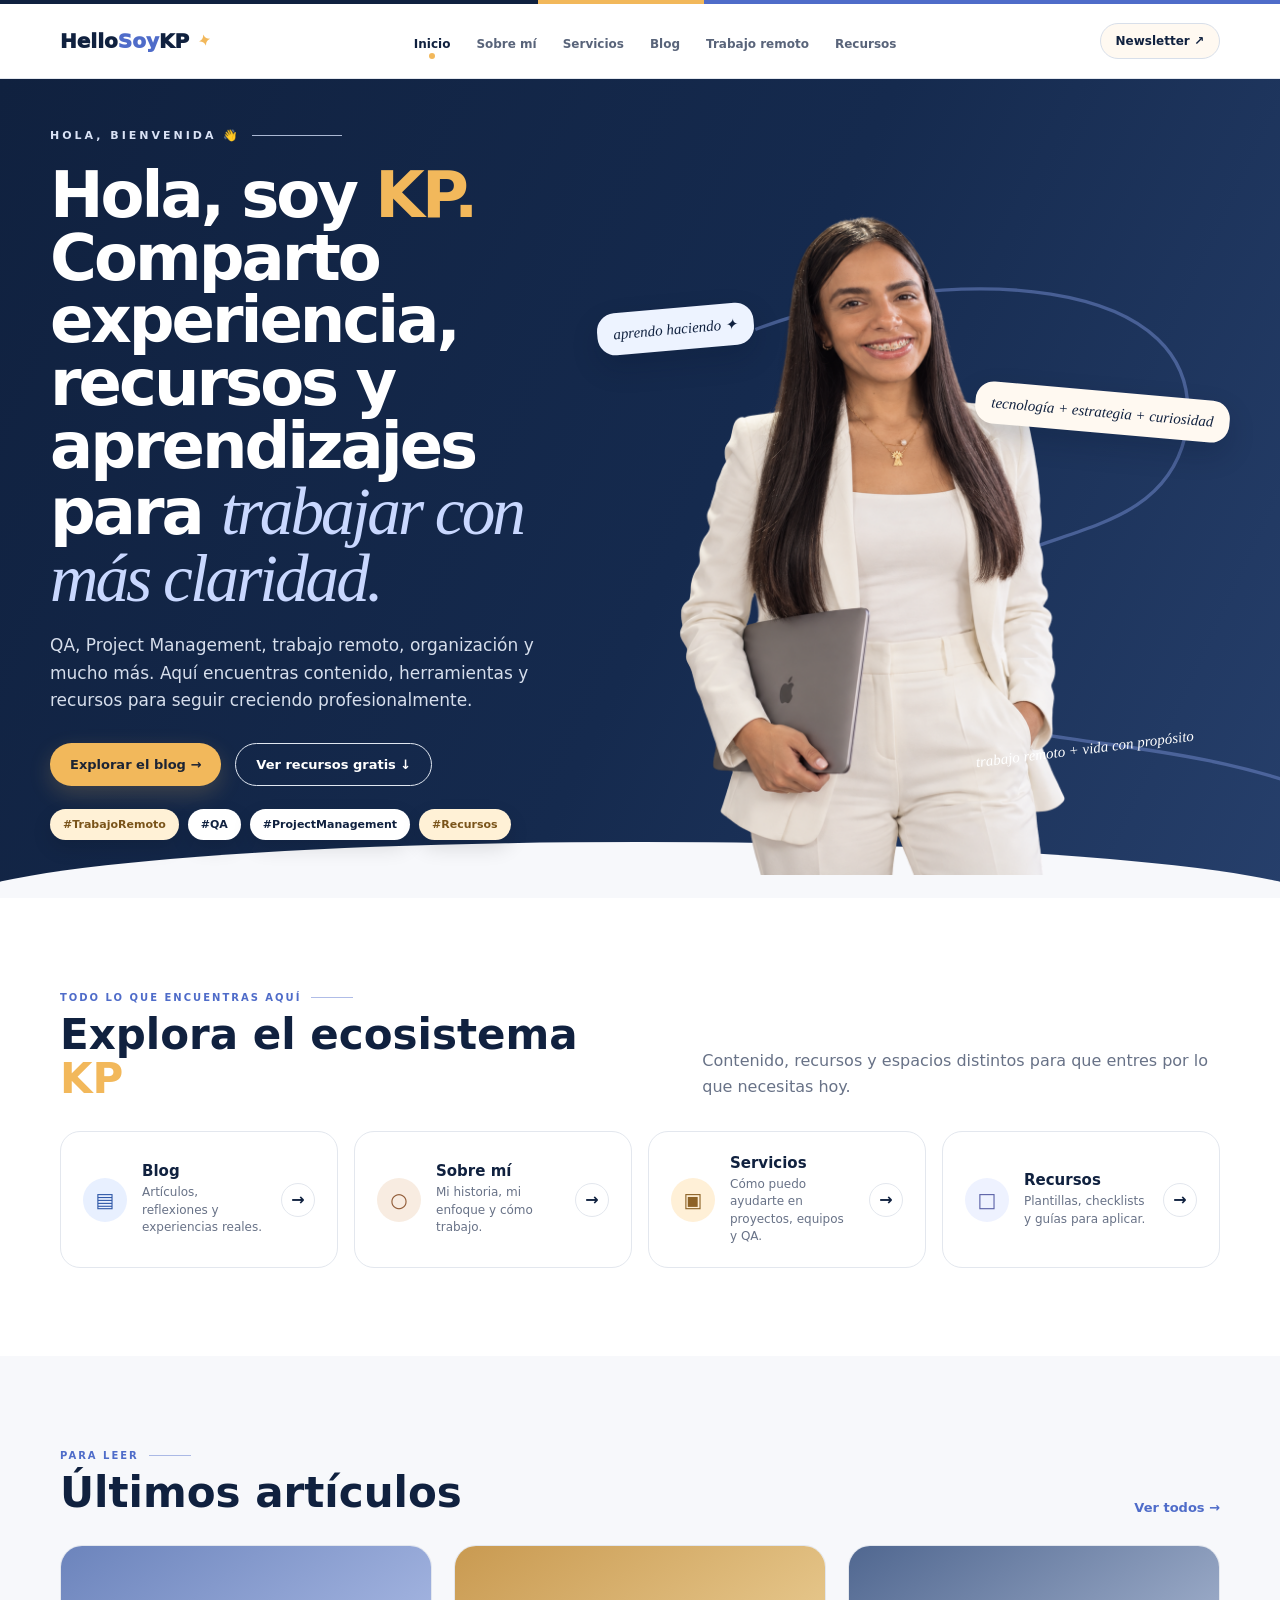
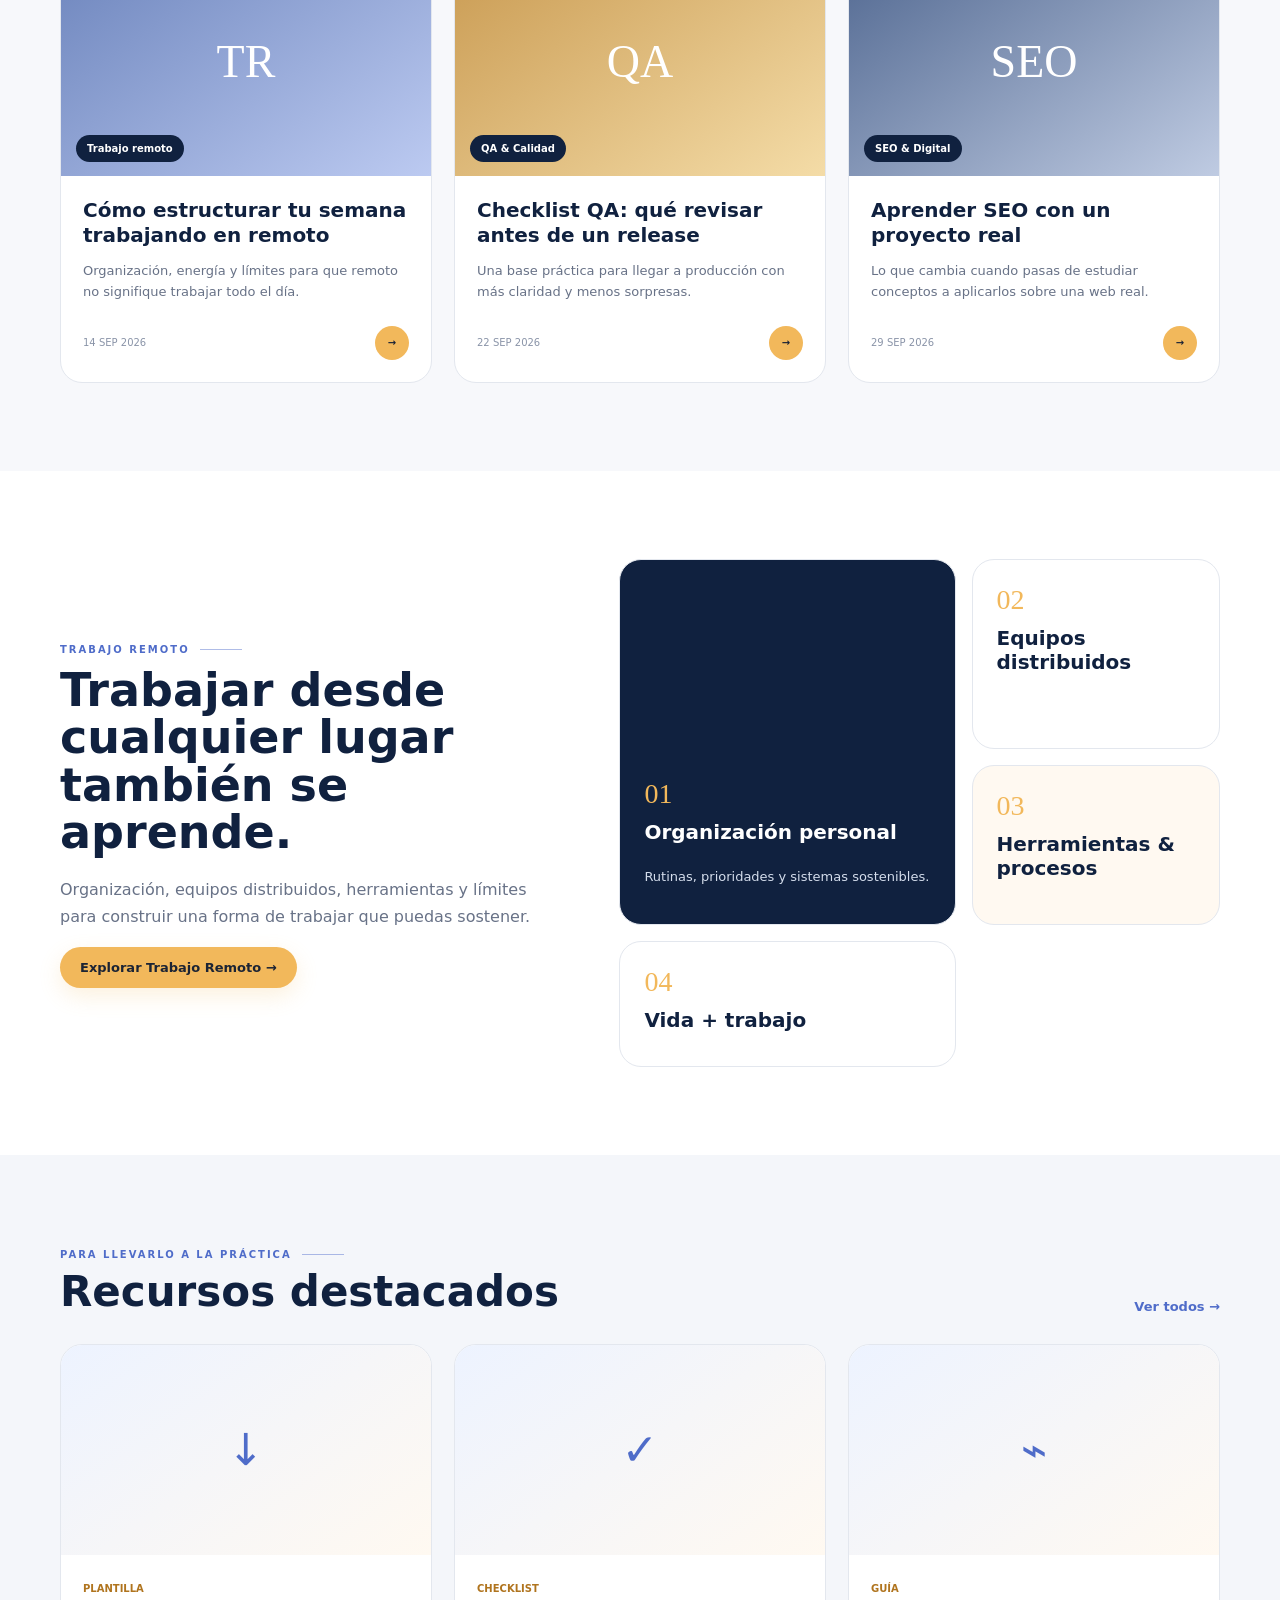
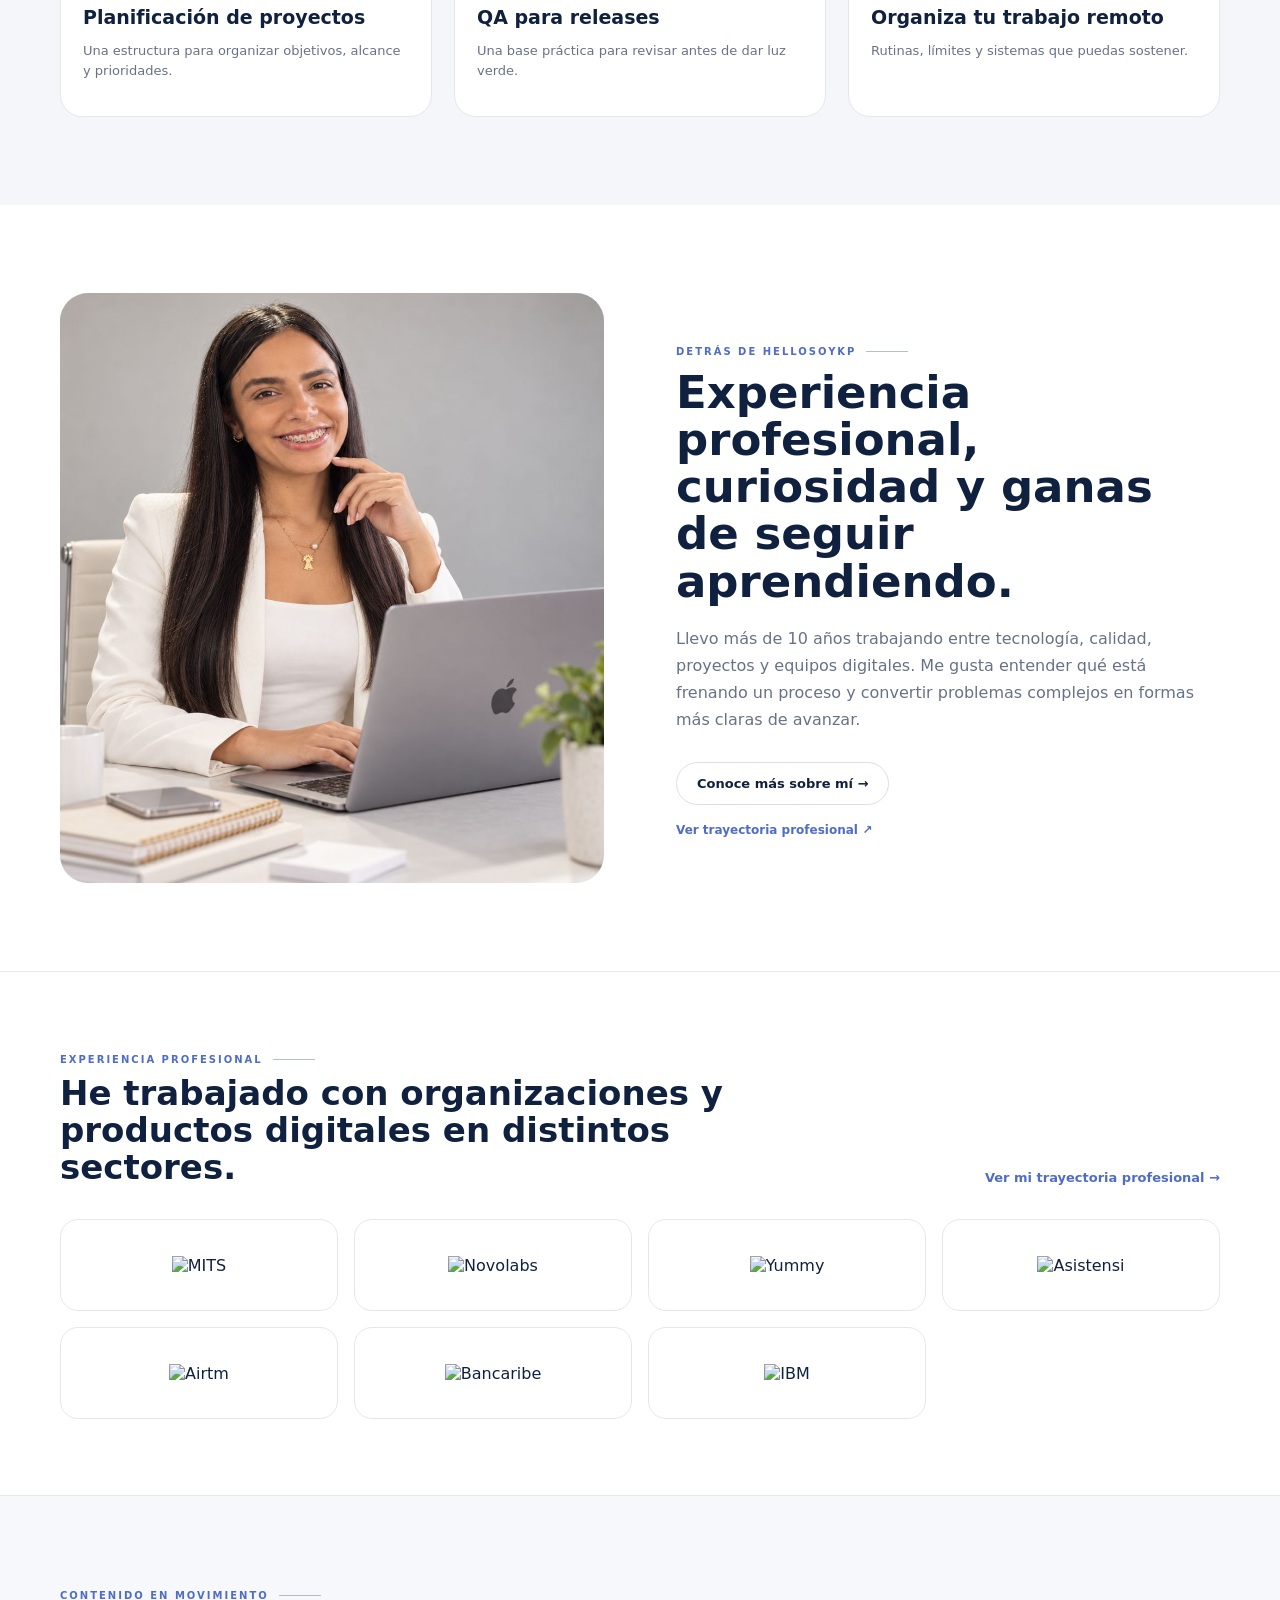
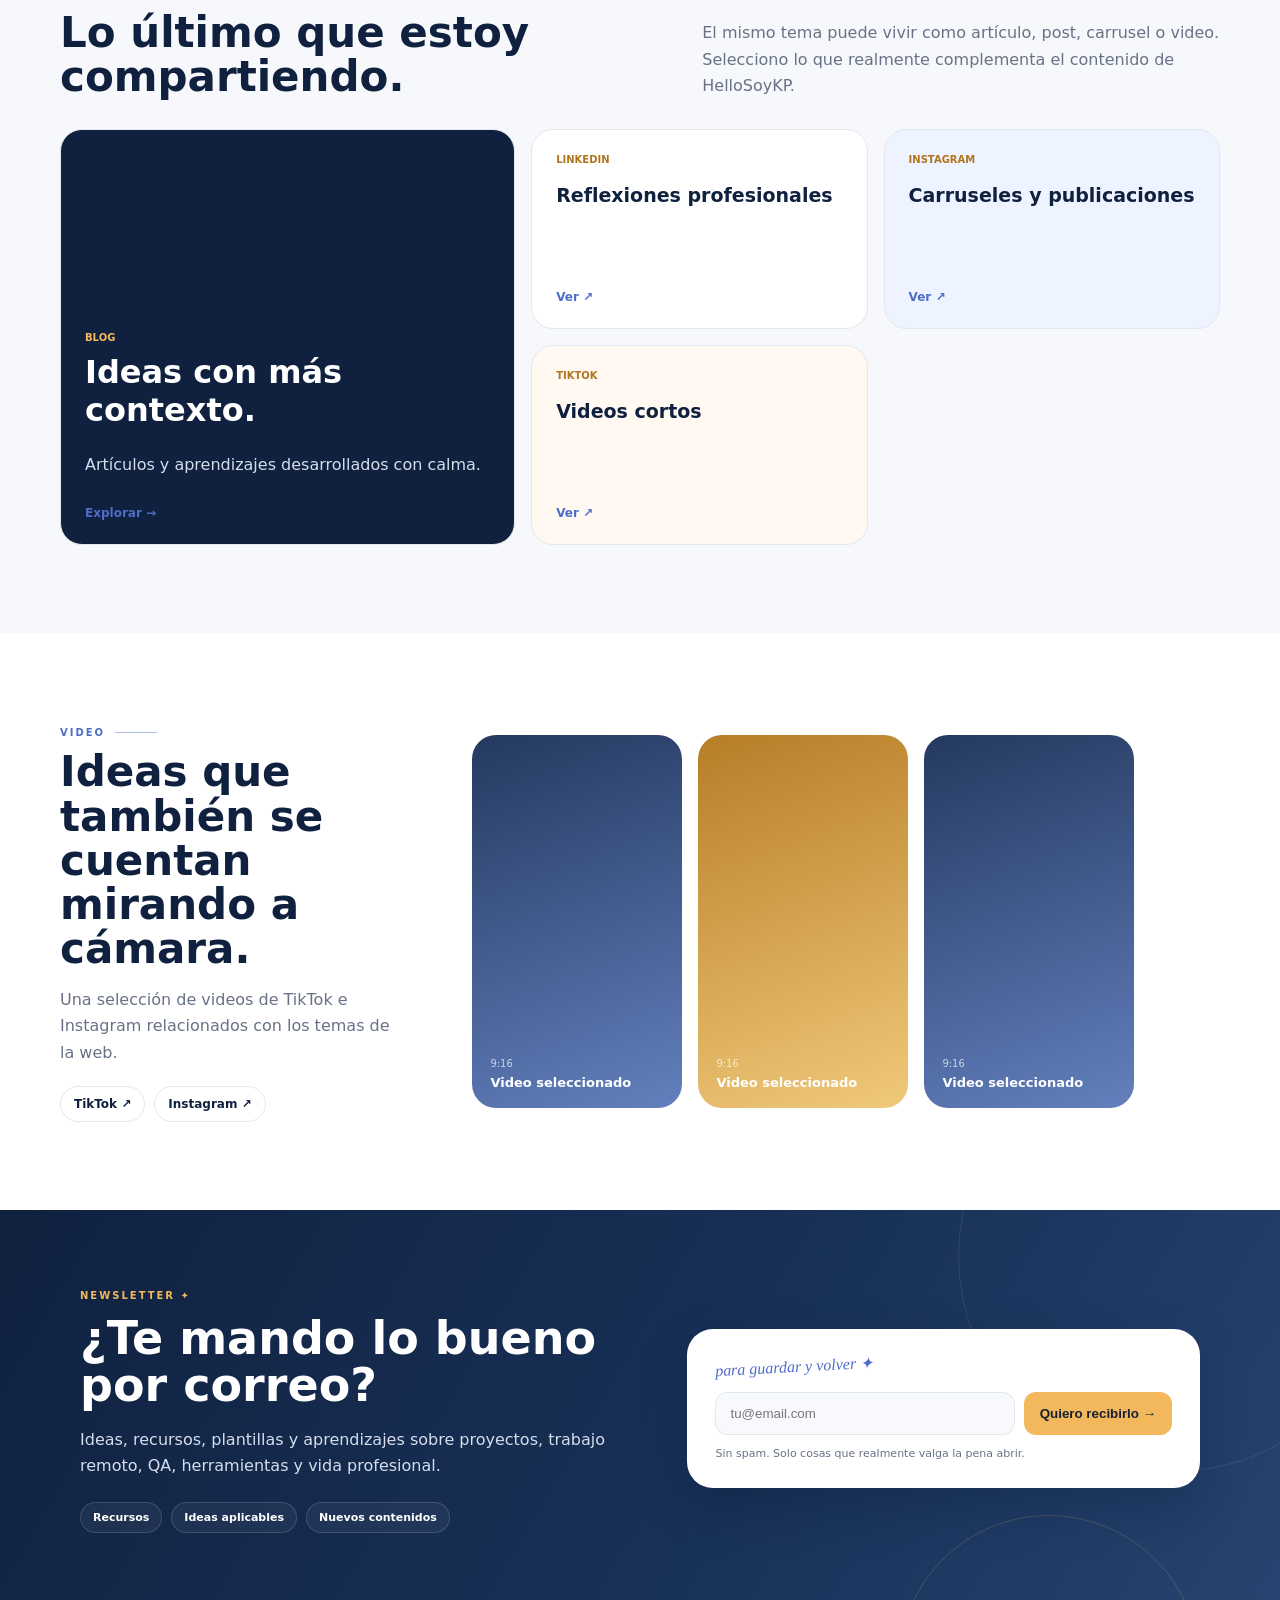
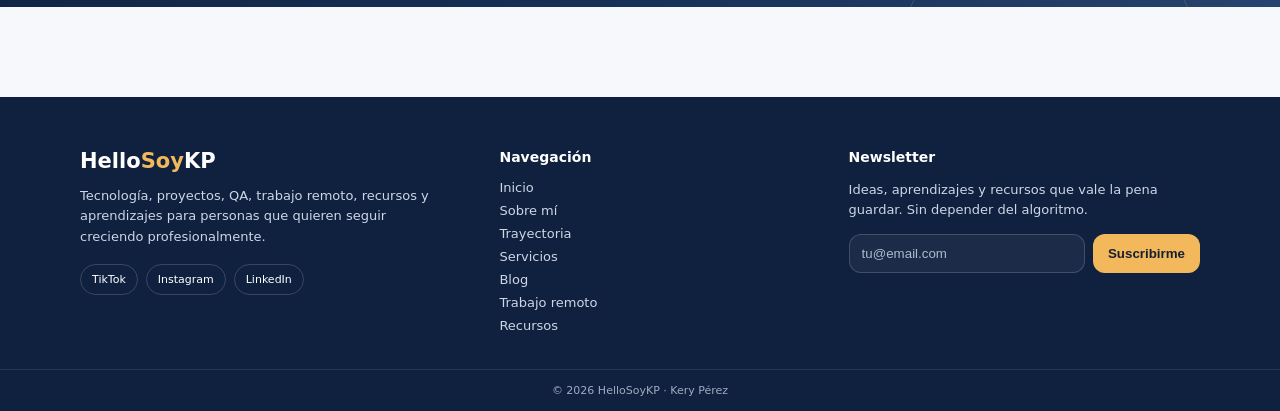
==== commit 3978856f: "actualizaciones de recursos y otras cosas" ====
--- a/index.html
+++ b/index.html
@@ -3,15 +3,15 @@
 <head>
 <meta charset="utf-8"><meta name="viewport" content="width=device-width,initial-scale=1">
 <title>HelloSoyKP | Tecnología, proyectos, trabajo remoto y vida digital</title>
-<link rel="canonical" href="https://kaph21.github.io/hellosoykp/"><meta property="og:title" content="HelloSoyKP | Tecnología, proyectos, trabajo remoto y vida digital"><meta property="og:description" content="Tecnología, proyectos, equipos, trabajo remoto, calidad y aprendizaje digital con Kery Pérez."><meta property="og:url" content="https://kaph21.github.io/hellosoykp/"><meta property="og:type" content="website">
-<script type="application/ld+json">{"@context": "https://schema.org", "@type": "Person", "name": "Kery Pérez", "url": "https://kaph21.github.io/hellosoykp/", "sameAs": ["https://www.linkedin.com/in/kandreinaperez/", "https://www.instagram.com/hellosoykp", "https://www.tiktok.com/@hellosoykp"], "knowsAbout": ["Tecnología", "QA y calidad", "Gestión de proyectos", "Trabajo remoto", "SEO y optimización digital"]}</script>
+<link rel="canonical" href="https://hellosoykp.github.io/hellosoykp/"><meta property="og:title" content="HelloSoyKP | Tecnología, proyectos, trabajo remoto y vida digital"><meta property="og:description" content="Tecnología, proyectos, equipos, trabajo remoto, calidad y aprendizaje digital con Kery Pérez."><meta property="og:url" content="https://hellosoykp.github.io/hellosoykp/"><meta property="og:type" content="website">
+<script type="application/ld+json">{"@context": "https://schema.org", "@type": "Person", "name": "Kery Pérez", "url": "https://hellosoykp.github.io/hellosoykp/", "sameAs": ["https://www.linkedin.com/in/kandreinaperez/", "https://www.instagram.com/hellosoykp", "https://www.tiktok.com/@hellosoykp"], "knowsAbout": ["Tecnología", "QA y calidad", "Gestión de proyectos", "Trabajo remoto", "SEO y optimización digital"]}</script>
 <link rel="stylesheet" href="assets/css/global.css">
 <link rel="stylesheet" href="assets/css/home.css">
 </head>
 <body>
 <header class="site-header"><div class="header-inner">
 <a class="brand" href="index.html"><span>Hello<span class="soy">Soy</span>KP</span><span class="brand-mark">✦</span></a>
-<nav class="site-nav"><a class="active" href="index.html">Inicio</a><a class="" href="sobre-mi/index.html">Sobre mí</a><a class="" href="servicios/index.html">Servicios</a><a class="" href="proyectos/index.html">Proyectos</a><a class="" href="blog/index.html">Blog</a><a class="" href="trabajo-remoto/index.html">Trabajo remoto</a><a class="" href="recursos/index.html">Recursos</a></nav>
+<nav class="site-nav"><a class="active" href="index.html">Inicio</a><a class="" href="sobre-mi/index.html">Sobre mí</a><a class="" href="servicios/index.html">Servicios</a><a class="" href="blog/index.html">Blog</a><a class="" href="trabajo-remoto/index.html">Trabajo remoto</a><a class="" href="recursos/index.html">Recursos</a></nav>
 <a class="header-cta" href="index.html#newsletter">Newsletter ↗</a>
 </div></header>
 
@@ -199,7 +199,7 @@
 <p>Tecnología, proyectos, QA, trabajo remoto, recursos y aprendizajes para personas que quieren seguir creciendo profesionalmente.</p>
 <div class="footer-social"><a href="https://www.tiktok.com/@hellosoykp" target="_blank">TikTok</a><a href="https://www.instagram.com/hellosoykp" target="_blank">Instagram</a><a href="https://www.linkedin.com/in/kandreinaperez/" target="_blank">LinkedIn</a></div></div>
 <div><h3>Navegación</h3><div class="footer-nav">
-<a href="index.html">Inicio</a><a href="sobre-mi/index.html">Sobre mí</a><a href="servicios/index.html">Servicios</a><a href="proyectos/index.html">Proyectos</a><a href="blog/index.html">Blog</a><a href="trabajo-remoto/index.html">Trabajo remoto</a><a href="recursos/index.html">Recursos</a>
+<a href="index.html">Inicio</a><a href="sobre-mi/index.html">Sobre mí</a><a href="portafolio/index.html">Trayectoria</a><a href="servicios/index.html">Servicios</a><a href="blog/index.html">Blog</a><a href="trabajo-remoto/index.html">Trabajo remoto</a><a href="recursos/index.html">Recursos</a>
 </div></div>
 <div class="footer-news"><h3>Newsletter</h3><p>Ideas, aprendizajes y recursos que vale la pena guardar. Sin depender del algoritmo.</p>
 <div class="footer-form"><input type="email" placeholder="tu@email.com"><button type="button">Suscribirme</button></div></div>
--- a/assets/css/home.css
+++ b/assets/css/home.css
@@ -199,3 +199,10 @@
   .company-logos{grid-template-columns:1fr 1fr}
   .newsletter-form{grid-template-columns:1fr}
 }
+
+.trajectory-bridge{padding:62px 0;background:var(--navy);color:#fff}
+.trajectory-bridge-inner{display:grid;grid-template-columns:1fr auto;gap:50px;align-items:center}
+.trajectory-bridge .eyebrow{color:var(--gold)}
+.trajectory-bridge h2{font-size:34px;line-height:1.08;margin:8px 0 10px}
+.trajectory-bridge p{color:#D5DDEC;max-width:760px;line-height:1.6;margin:0}
+@media(max-width:760px){.trajectory-bridge-inner{grid-template-columns:1fr}}
